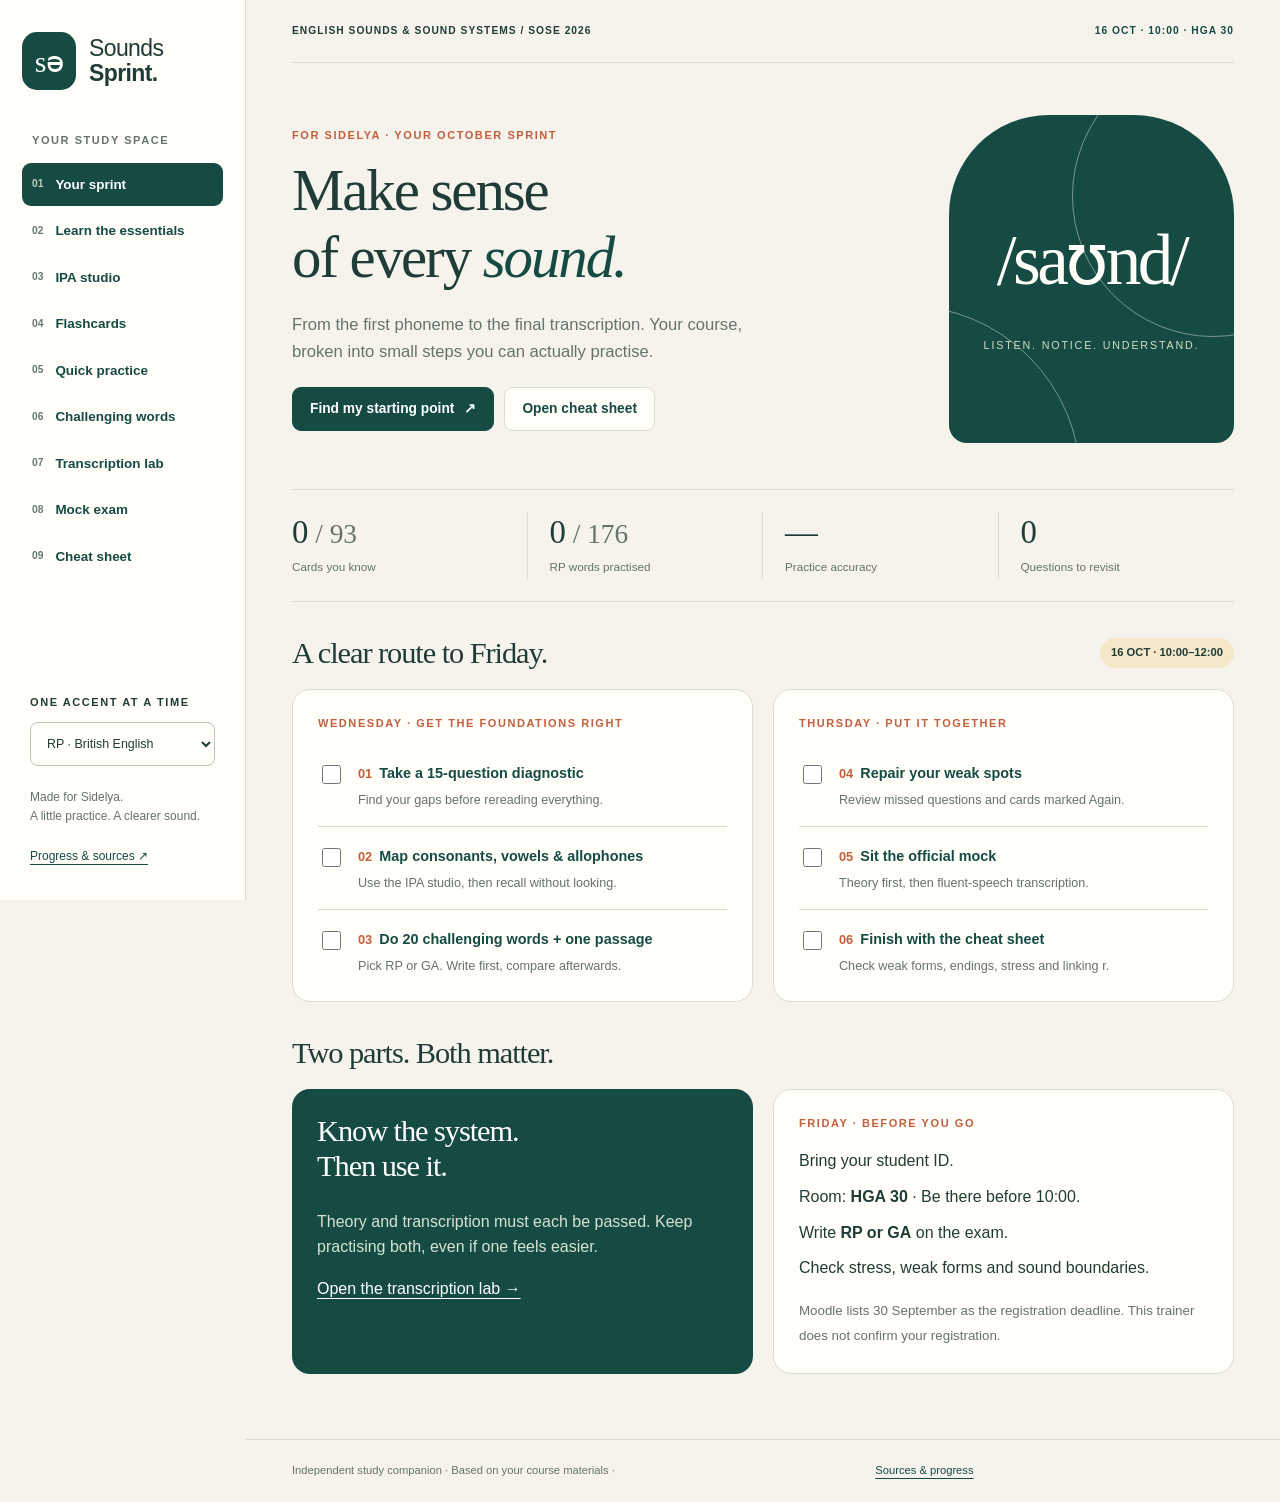
==== index.html @ eddbec1e "Build Sounds Sprint study companion for October resit" ====
<!doctype html>
<html lang="en">
<head>
<meta charset="utf-8"><meta name="viewport" content="width=device-width,initial-scale=1,viewport-fit=cover">
<meta name="theme-color" content="#154b43"><meta name="description" content="English Sounds and Sound Systems: an independent study companion with IPA practice, flashcards, transcription and the course mock."><meta name="robots" content="noindex,nofollow">
<title>Sounds Sprint · English Sounds & Sound Systems</title>
<link rel="icon" href="icon.svg" type="image/svg+xml"><link rel="apple-touch-icon" href="icon-192.png"><link rel="manifest" href="manifest.webmanifest"><link rel="stylesheet" href="styles.css">
<script defer src="data.js"></script><script defer src="mock.js"></script><script defer src="app.js"></script>
</head>
<body>
<a class="skip" href="#main">Skip to content</a>
<aside class="sidebar">
 <a class="brand" href="#home" aria-label="Sounds Sprint home"><span class="brand-icon" aria-hidden="true">sə</span><span>Sounds<br><b>Sprint.</b></span></a>
 <p class="sidebar-caption">YOUR STUDY SPACE</p>
 <nav id="navigation" aria-label="Study sections">
  <a href="#home" data-route="home"><span aria-hidden="true">01</span> Your sprint</a>
  <a href="#learn" data-route="learn"><span aria-hidden="true">02</span> Learn the essentials</a>
  <a href="#ipa" data-route="ipa"><span aria-hidden="true">03</span> IPA studio</a>
  <a href="#cards" data-route="cards"><span aria-hidden="true">04</span> Flashcards</a>
  <a href="#practice" data-route="practice"><span aria-hidden="true">05</span> Quick practice</a>
  <a href="#words" data-route="words"><span aria-hidden="true">06</span> Challenging words</a>
  <a href="#transcribe" data-route="transcribe"><span aria-hidden="true">07</span> Transcription lab</a>
  <a href="#mock" data-route="mock"><span aria-hidden="true">08</span> Mock exam</a>
  <a href="#sheet" data-route="sheet"><span aria-hidden="true">09</span> Cheat sheet</a>
 </nav>
 <div class="sidebar-bottom"><span class="tiny-label">ONE ACCENT AT A TIME</span><label for="accent" class="sr-only">Transcription accent</label><select id="accent"><option value="rp">RP · British English</option><option value="ga">GA · American English</option></select><p>Made for Sidelya.<br>A little practice. A clearer sound.</p><a href="#settings">Progress & sources ↗</a></div>
</aside>
<div class="workspace">
 <header class="topbar"><span>ENGLISH SOUNDS & SOUND SYSTEMS <span class="desktop-only">/ SOSE 2026</span></span><span class="exam-date">16 OCT · 10:00 · HGA 30</span></header>
 <main id="main" tabindex="-1"><h1>Sounds Sprint</h1><p>Your English Sounds and Sound Systems study companion.</p><noscript><p>Please enable JavaScript for interactive practice. The <a href="cheat-sheet.html">printable cheat sheet</a> works without JavaScript.</p></noscript></main>
 <footer>Independent study companion · Based on your course materials · <a href="#settings">Sources & progress</a><span id="offline-status"></span></footer>
</div>
<div id="toast" role="status" aria-live="polite"></div>
</body></html>
---- styles.css ----
:root{--paper:#f5f3ec;--panel:#fffef9;--ink:#203c37;--muted:#66736b;--green:#154b43;--light:#e3ebe2;--line:#d9ded2;--orange:#c45e3d;--yellow:#ecda9b;--red:#a33d35;--radius:18px;color-scheme:light;font-family:-apple-system,BlinkMacSystemFont,"Segoe UI",Arial,sans-serif}*{box-sizing:border-box}body{margin:0;background:var(--paper);color:var(--ink);font-size:16px;line-height:1.6}button,input,textarea,select{font:inherit}button,a,input,select,textarea{-webkit-tap-highlight-color:transparent}a{color:var(--green);text-underline-offset:4px}button,select{cursor:pointer}button{color:inherit}button:disabled{cursor:default;opacity:.6}:focus-visible{outline:3px solid var(--orange);outline-offset:4px}h1,h2,h3,p{margin-top:0}h1,h2,h3{line-height:1.15}h1,h2{font-family:Georgia,"Times New Roman",serif;font-weight:400;letter-spacing:-.035em}h1{font-size:clamp(2.4rem,4.6vw,4.7rem);margin-bottom:20px}h2{font-size:clamp(1.8rem,3vw,2.6rem)}h3{font-size:1.16rem;font-weight:650}p{margin-bottom:16px}small,.muted{color:var(--muted)}.sr-only{position:absolute;width:1px;height:1px;overflow:hidden;clip:rect(0,0,0,0)}.skip{position:fixed;top:-100px;left:20px;z-index:100;background:white;padding:12px}.skip:focus{top:10px}.sidebar{position:fixed;inset:0 auto 0 0;width:246px;background:var(--panel);padding:32px 22px;display:flex;flex-direction:column;border-right:1px solid var(--line);overflow:auto;z-index:10}.brand{display:flex;align-items:center;gap:13px;color:var(--ink);text-decoration:none;line-height:1.1;font-size:23px;letter-spacing:-.6px}.brand-icon{display:grid;place-items:center;width:54px;height:58px;color:#fffef9;background:var(--green);border-radius:15px;font-family:Georgia,serif;font-size:30px}.sidebar-caption,.tiny-label,.eyebrow{font-size:.69rem;letter-spacing:.14em;font-weight:700;text-transform:uppercase}.sidebar-caption{color:var(--muted);margin:42px 10px 13px}.sidebar nav{display:flex;flex-direction:column;gap:3px}.sidebar nav a{display:flex;align-items:center;gap:12px;text-decoration:none;padding:11px 10px;border-radius:9px;font-size:.84rem;font-weight:550}.sidebar nav a span{font-size:.64rem;color:#667a70;font-variant-numeric:tabular-nums}.sidebar nav a:hover{background:#eff1e9}.sidebar nav a[aria-current=page]{background:var(--green);color:white}.sidebar nav a[aria-current=page] span{color:#bdd1be}.sidebar-bottom{margin-top:auto;padding:34px 8px 0}.sidebar-bottom select{width:100%;margin:8px 0 22px;font-size:.78rem}.sidebar-bottom p{font-size:.75rem;color:var(--muted)}.sidebar-bottom a{font-size:.75rem}.workspace{margin-left:246px}.topbar{display:flex;justify-content:space-between;gap:20px;margin:0 46px;padding:23px 0;border-bottom:1px solid var(--line);font-size:.64rem;font-weight:650;letter-spacing:.1em}.exam-date{white-space:nowrap;color:var(--green)}main{max-width:1320px;margin:0 auto;padding:42px 46px 65px;min-height:80vh}main:focus{outline:none}.eyebrow{color:var(--orange);margin-bottom:12px}.lede{font-size:1.04rem;color:var(--muted);max-width:640px}.page-head{display:flex;justify-content:space-between;gap:20px;align-items:flex-end;margin-bottom:30px}.page-head h1{font-size:clamp(2.3rem,4vw,3.7rem);margin-bottom:10px}.page-head p{margin-bottom:0}.hero{display:grid;grid-template-columns:1.35fr .65fr;gap:34px;align-items:center;padding:10px 0 30px}.hero h1 em{font-weight:400;color:var(--green)}.hero .lede{max-width:490px}.hero-art{background:var(--green);border-radius:100px 100px 18px 18px;aspect-ratio:4/4.6;position:relative;display:flex;align-items:center;justify-content:center;flex-direction:column;color:var(--panel);overflow:hidden;max-width:285px;justify-self:end;width:100%}.hero-art:before,.hero-art:after{content:"";position:absolute;border:1px solid #78988b;border-radius:50%;width:280px;height:280px;right:-120px;top:-60px}.hero-art:after{width:350px;height:350px;top:190px;left:-220px}.hero-art .ipa-large{font-family:Georgia,serif;font-size:clamp(3.7rem,6vw,6rem);letter-spacing:-.05em;z-index:1}.hero-art span:last-child{font-size:.67rem;letter-spacing:.17em;color:#d2ddc8;margin-top:20px;z-index:1}.badge{display:inline-block;background:var(--light);border-radius:30px;padding:6px 11px;font-size:.7rem;font-weight:650;white-space:nowrap}.badge.warm{background:#f4e7ca}.actions{display:flex;gap:10px;flex-wrap:wrap;align-items:center;margin-top:22px}.btn,button.btn,a.btn{display:inline-flex;align-items:center;justify-content:center;gap:10px;min-height:44px;border:1px solid var(--line);border-radius:9px;padding:10px 17px;background:var(--panel);text-decoration:none;font-size:.86rem;font-weight:600}.btn:hover{background:var(--light)}.btn.primary{background:var(--green);color:white;border-color:var(--green)}.btn.primary:hover{background:#216154}.btn.soft{background:var(--light);border-color:var(--light)}.btn.danger{color:var(--red)}.btn.small{font-size:.75rem;padding:7px 12px}.metrics{display:grid;grid-template-columns:repeat(4,1fr);border-top:1px solid var(--line);border-bottom:1px solid var(--line);padding:22px 0;margin:16px 0 32px}.metric{padding:0 22px;border-right:1px solid var(--line)}.metric:first-child{padding-left:0}.metric:last-child{border:0}.metric strong{display:block;font-family:Georgia,serif;font-weight:400;font-size:2.05rem;line-height:1.25}.metric span{font-size:.73rem;color:var(--muted)}.section-title{display:flex;justify-content:space-between;align-items:center;gap:20px;margin:34px 0 18px}.section-title h2{margin:0;font-size:1.9rem}.two-col{display:grid;grid-template-columns:1fr 1fr;gap:20px}.panel{background:var(--panel);border:1px solid var(--line);border-radius:var(--radius);padding:25px}.panel.green{background:var(--green);color:white;border:0}.panel.green .muted,.panel.green p{color:#d7e3d5}.panel.green a{color:white}.panel h2{font-size:1.9rem}.plan-item{display:flex;align-items:flex-start;gap:14px;padding:16px 0;border-bottom:1px solid var(--line)}.plan-item:last-child{border:0;padding-bottom:0}.plan-item:first-child{padding-top:0}.plan-number{color:var(--orange);font-size:.8rem;min-width:22px}.plan-item a{font-size:.9rem;font-weight:650;text-decoration:none}.plan-item p{font-size:.79rem;color:var(--muted);margin:4px 0 0}.plan-item input{margin-top:5px;width:19px;height:19px;accent-color:var(--green)}.note{padding:17px 20px;background:#eee9d9;border-left:3px solid #b89b55;border-radius:0 9px 9px 0;font-size:.85rem;margin:22px 0}.note p:last-child{margin-bottom:0}.topic-grid{display:grid;grid-template-columns:repeat(2,1fr);gap:15px}.topic-card{display:block;text-decoration:none;background:var(--panel);border:1px solid var(--line);border-radius:var(--radius);padding:25px;color:var(--ink);transition:transform .15s}.topic-card:hover{transform:translateY(-2px);border-color:#8ea696}.topic-card .number{font-family:Georgia,serif;font-size:1.8rem;color:#788c79}.topic-card h3{margin:16px 0 8px;font-size:1.18rem}.topic-card p{font-size:.84rem;margin-bottom:15px;color:var(--muted)}.topic-card small{font-size:.7rem}.lesson{max-width:850px}.lesson details{border-bottom:1px solid var(--line);padding:18px 0}.lesson summary{cursor:pointer;font-size:1.05rem;font-weight:650;min-height:38px}.lesson details p{margin:15px 0}.example{background:var(--light);padding:15px 18px;border-radius:9px;font-family:Georgia,serif;font-size:1.05rem}.source{display:block;font-size:.7rem;color:var(--muted);margin-top:18px}.controls{display:flex;gap:15px;flex-wrap:wrap;align-items:flex-end;margin:20px 0}.controls label{display:flex;flex-direction:column;gap:5px;font-size:.75rem;font-weight:600}.controls select,.controls input{min-width:140px}select,input[type=text],input[type=search],input[type=number],textarea{border:1px solid #b8c5b7;background:var(--panel);color:var(--ink);border-radius:8px;padding:10px 12px;max-width:100%;min-height:44px}textarea{width:100%;resize:vertical;min-height:150px;line-height:1.7}.ipa{font-family:"Arial","Helvetica",sans-serif;letter-spacing:.015em}.big-ipa{font-size:2rem;overflow-wrap:anywhere}.card-stage{max-width:850px;margin:24px auto}.flashcard{background:var(--panel);border:1px solid var(--line);border-radius:22px;padding:clamp(24px,5vw,48px);min-height:300px}.flashcard h2{font-size:2rem;line-height:1.3}.flashcard .answer{border-top:1px solid var(--line);margin-top:25px;padding-top:25px}.card-top{display:flex;justify-content:space-between;gap:20px;margin-bottom:32px;font-size:.75rem;color:var(--muted)}.progress-track{height:5px;background:var(--line);border-radius:5px;margin:14px 0 25px;overflow:hidden}.progress-track span{height:100%;background:var(--green);display:block}.option{display:block;width:100%;text-align:left;border:1px solid var(--line);background:var(--panel);padding:15px 18px;margin:9px 0;border-radius:10px;min-height:50px}.option:hover:not(:disabled){border-color:var(--green);background:var(--light)}.option.correct{background:#e0efdc;border:2px solid #3d7135;opacity:1}.option.wrong{background:#f6e2da;border:2px solid #a33d35;opacity:1}.feedback{padding:20px;border-radius:12px;background:var(--light);margin:20px 0}.feedback.wrong{background:#f6e2da}.keyboard{display:flex;flex-wrap:wrap;gap:5px;margin:13px 0}.keyboard button{min-width:39px;min-height:43px;padding:6px 9px;background:var(--panel);border:1px solid var(--line);border-radius:7px;font-family:Arial,sans-serif;font-size:1.2rem}.keyboard button:hover{background:var(--light)}.word-prompt{font-family:Georgia,serif;font-size:clamp(2rem,5vw,3.4rem);line-height:1.2;overflow-wrap:anywhere;margin:20px 0}.word-input{font-family:Arial,sans-serif;font-size:1.5rem!important;width:100%}.word-list{max-height:430px;overflow:auto;border:1px solid var(--line);border-radius:12px;background:var(--panel)}.word-row{display:grid;grid-template-columns:40px 1fr 1fr;align-items:center;gap:12px;padding:12px 18px;border-bottom:1px solid var(--line);font-size:.86rem}.word-row:last-child{border:0}.word-row button{padding:5px;background:none;border:0;text-align:left;text-decoration:underline;min-height:36px}.word-row small{font-size:.7rem}.word-row .ipa{overflow-wrap:anywhere}.sound-grid{display:grid;grid-template-columns:repeat(8,1fr);gap:9px}.sound{background:var(--panel);border:1px solid var(--line);border-radius:11px;padding:12px 4px;font-size:1.55rem;min-height:72px}.sound small{font-size:.61rem;display:block}.sound[aria-pressed=true]{background:var(--green);color:white}.sound[aria-pressed=true] small{color:#e2ecdd}.ipa-layout{display:grid;grid-template-columns:1.15fr .85fr;gap:20px}.vowel-map{position:relative;aspect-ratio:1.4;border:1px solid var(--line);border-radius:18px;background:var(--panel);min-height:260px}.vowel-map svg{position:absolute;width:100%;height:100%;inset:0}.vowel-map button{position:absolute;transform:translate(-50%,-50%);min-width:37px;min-height:37px;padding:3px;border:1px solid var(--line);border-radius:50%;background:var(--panel);font-size:1.1rem;z-index:1}.vowel-map button:hover,.vowel-map button[aria-pressed=true]{background:var(--green);color:white}.map-label{position:absolute;color:var(--muted);font-size:.6rem;letter-spacing:.04em}.sound-detail{min-height:180px}.sound-detail h2{font-family:Arial,sans-serif;font-size:2.8rem}.table-scroll{overflow:auto}table{border-collapse:collapse;width:100%;font-size:.86rem}th,td{text-align:left;padding:12px;border-bottom:1px solid var(--line)}th{font-size:.73rem;color:var(--muted);font-weight:600}.checklist{list-style:none;padding:0}.checklist li{margin:10px 0}.checklist label{display:flex;gap:12px;align-items:flex-start}.checklist input{width:19px;height:19px;margin-top:4px;accent-color:var(--green)}.mock-task{background:var(--panel);border:1px solid var(--line);border-radius:14px;padding:24px;margin-bottom:20px}.mock-task h3{line-height:1.4}.mock-field{display:block;margin:18px 0}.mock-field span{display:block;font-size:.9rem;margin-bottom:7px}.mock-field input,.mock-field textarea{width:100%}.mock-choice{display:flex;gap:10px;margin:12px 0;font-size:.88rem}.mock-choice input{width:18px;height:18px;flex-shrink:0;margin-top:4px;accent-color:var(--green)}.mock-result{padding:15px;background:var(--light);margin-top:12px;border-radius:8px;font-size:.85rem}.timerbar{position:sticky;top:0;z-index:3;display:flex;flex-wrap:wrap;align-items:center;justify-content:space-between;gap:12px;background:var(--green);color:white;border-radius:10px;padding:13px 18px;margin:20px 0}.timerbar b{font-variant-numeric:tabular-nums}.rubric{display:grid;grid-template-columns:repeat(2,1fr);gap:10px}.rubric label{padding:12px;background:var(--light);border-radius:8px;font-size:.8rem}.rubric input{accent-color:var(--green)}.sheet-grid{display:grid;grid-template-columns:1fr 1fr;gap:18px}.sheet-block{background:var(--panel);border:1px solid var(--line);padding:22px;border-radius:14px}.sheet-block h3{font-family:Georgia,serif;font-size:1.45rem}.sheet-block p,.sheet-block li{font-size:.84rem}.sheet-block ul{padding-left:18px}.empty{padding:45px 25px;text-align:center;border:1px dashed #a3b5a2;border-radius:18px}.empty h2{font-size:1.9rem}.search-wide{width:100%;margin:10px 0 20px}#toast{position:fixed;bottom:24px;left:50%;transform:translateX(-50%);background:var(--green);color:white;border-radius:10px;padding:12px 20px;z-index:100;box-shadow:0 5px 20px #0002;max-width:90vw;font-size:.85rem}#toast:empty{display:none}footer{display:flex;flex-wrap:wrap;gap:12px;justify-content:space-between;border-top:1px solid var(--line);padding:22px 46px;font-size:.7rem;color:var(--muted)}.danger-zone{margin-top:40px;padding-top:20px;border-top:1px solid var(--line)}.nowrap{white-space:nowrap}.inline-check{display:inline-flex;gap:8px;align-items:center;font-size:.8rem}.inline-check input{width:18px;height:18px;accent-color:var(--green)}
@media(min-width:1600px){.hero-art{max-width:320px}.sidebar{width:270px;padding:40px 27px}.workspace{margin-left:270px}}
@media(max-width:1100px){.sidebar{width:218px;padding:26px 16px}.workspace{margin-left:218px}main{padding:32px 28px 55px}.topbar{margin:0 28px}.hero{gap:25px}.hero-art{aspect-ratio:3/4}.metric{padding:0 12px}.sound-grid{grid-template-columns:repeat(6,1fr)}.ipa-layout{grid-template-columns:1fr}.topbar{font-size:.58rem}.hero h1{font-size:3.3rem}}
@media(max-width:760px){.sidebar{position:relative;width:auto;height:auto;padding:18px 20px 0;display:block;overflow:visible}.brand{font-size:19px;line-height:1;display:inline-flex}.brand br{display:none}.brand b{margin-left:4px}.brand-icon{width:40px;height:40px;font-size:24px;border-radius:10px}.sidebar-caption{display:none}.sidebar nav{flex-direction:row;overflow-x:auto;gap:5px;margin-top:16px;padding-bottom:13px;scrollbar-width:thin}.sidebar nav a{flex:none;padding:10px 13px;white-space:nowrap;font-size:.78rem}.sidebar nav a span{display:none}.sidebar-bottom{position:absolute;right:20px;top:18px;padding:0;margin:0}.sidebar-bottom .tiny-label,.sidebar-bottom p,.sidebar-bottom a{display:none}.sidebar-bottom select{font-size:.7rem;width:155px;margin:0;min-height:40px;padding:7px}.workspace{margin-left:0}.topbar{margin:0 20px;padding:15px 0;font-size:.53rem;letter-spacing:.03em;gap:10px}.desktop-only{display:none}main{padding:28px 20px 45px}.hero{grid-template-columns:1fr .55fr;gap:20px;padding:6px 0 20px;align-items:start}.hero h1{font-size:clamp(2.4rem,6vw,3.3rem)}.hero-art{margin-top:28px;aspect-ratio:3/4.5;border-radius:80px 80px 12px 12px}.hero-art .ipa-large{font-size:clamp(2.4rem,8vw,4rem)}.hero-art span:last-child{font-size:.45rem;letter-spacing:.1em}.hero .lede{font-size:.86rem}.hero .actions{grid-column:1/-1}.metrics{margin:10px 0 25px;padding:18px 0;gap:0}.metric{padding:0 10px}.metric strong{font-size:1.6rem}.metric span{font-size:.64rem}.two-col,.sheet-grid{grid-template-columns:1fr}.topic-grid{gap:10px}.topic-card{padding:20px}.page-head{display:block}.page-head .actions{margin-top:15px}.panel{padding:22px}.sound-grid{grid-template-columns:repeat(6,1fr)}.rubric{grid-template-columns:1fr}.word-row{grid-template-columns:30px 1fr 1fr;padding:10px;gap:8px}.controls{gap:10px}.controls label{flex:1}.controls select,.controls input{width:100%;min-width:0}footer{padding:22px 20px}.flashcard{padding:25px}.card-top{margin-bottom:22px}}
@media(max-width:420px){.hero{grid-template-columns:1fr}.hero-art{display:none}.hero h1{max-width:300px;font-size:3rem}.hero .lede{font-size:.94rem}.metric strong{font-size:1.45rem}.metric span{font-size:.62rem}.topic-grid{grid-template-columns:1fr}.sidebar-bottom{right:15px}.sidebar{padding-left:15px;padding-right:15px}.sidebar-bottom select{width:143px}.brand{font-size:17px}.brand-icon{width:34px}.sound-grid{grid-template-columns:repeat(4,1fr)}.topbar{flex-wrap:wrap;gap:4px}.exam-date{margin-left:auto}.btn{padding:10px 13px}.metrics{grid-template-columns:repeat(2,1fr);gap:16px}.metric:nth-child(3){padding-left:0}.metric:nth-child(2){border:0}}
@media(prefers-reduced-motion:reduce){*,*::before,*::after{scroll-behavior:auto!important;transition:none!important;animation:none!important}}
@media print{.sidebar,.topbar,footer,.actions,.controls,.no-print,#toast{display:none!important}.workspace{margin:0}body{background:white;color:#111;font-size:10pt}main{padding:0;max-width:none}h1{font-size:26pt}.sheet-grid{display:block;columns:2;column-gap:18pt}.sheet-block{break-inside:avoid;border:0;border-bottom:1px solid #bbb;padding:10pt 0;border-radius:0;background:white}.sheet-block h3{font-size:14pt}.sheet-block p,.sheet-block li{font-size:9pt}.source{font-size:7pt}.note{background:white}.page-head{margin-bottom:10pt}a{color:#111}table{font-size:9pt}th,td{padding:4pt}@page{size:A4;margin:12mm}}

[hidden]{display:none!important}.hero-art{container-type:inline-size}.hero-art .ipa-large{font-size:25cqw}.hero-art span:last-child{text-align:center;padding:0 18px;max-width:100%}

.section-title{flex-wrap:wrap}.two-col>*{min-width:0}.sound-grid{min-width:0}.panel .big-ipa{overflow-wrap:anywhere}

.ipa-layout>*{min-width:0}.vowel-map{width:100%;min-width:0}@media(max-width:1100px){.ipa-layout{grid-template-columns:minmax(0,1fr)}}

@media(max-width:360px){.brand{font-size:15px;gap:7px}.sidebar-bottom select{width:135px;font-size:.65rem}}
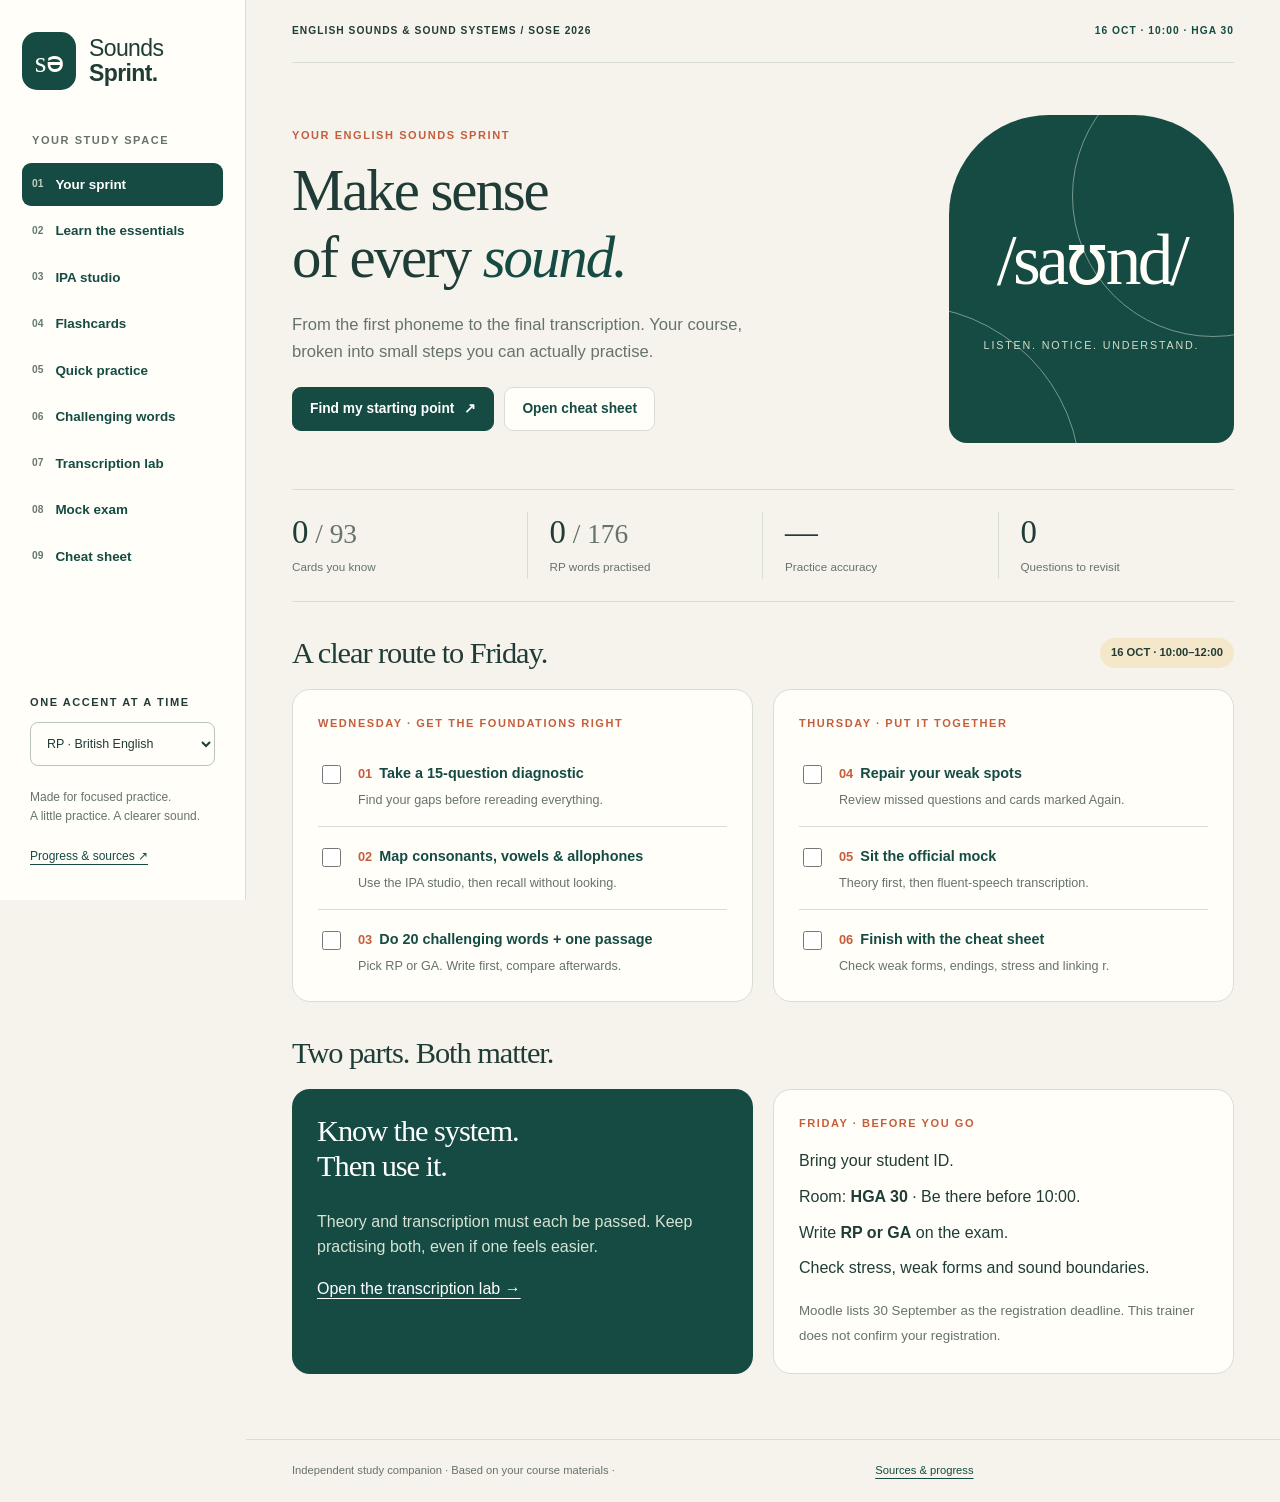
==== commit 1d0193fc: "Use neutral trainer names and update public URLs" ====
--- a/index.html
+++ b/index.html
@@ -23,7 +23,7 @@
   <a href="#mock" data-route="mock"><span aria-hidden="true">08</span> Mock exam</a>
   <a href="#sheet" data-route="sheet"><span aria-hidden="true">09</span> Cheat sheet</a>
  </nav>
- <div class="sidebar-bottom"><span class="tiny-label">ONE ACCENT AT A TIME</span><label for="accent" class="sr-only">Transcription accent</label><select id="accent"><option value="rp">RP · British English</option><option value="ga">GA · American English</option></select><p>Made for Sidelya.<br>A little practice. A clearer sound.</p><a href="#settings">Progress & sources ↗</a></div>
+ <div class="sidebar-bottom"><span class="tiny-label">ONE ACCENT AT A TIME</span><label for="accent" class="sr-only">Transcription accent</label><select id="accent"><option value="rp">RP · British English</option><option value="ga">GA · American English</option></select><p>Made for focused practice.<br>A little practice. A clearer sound.</p><a href="#settings">Progress & sources ↗</a></div>
 </aside>
 <div class="workspace">
  <header class="topbar"><span>ENGLISH SOUNDS & SOUND SYSTEMS <span class="desktop-only">/ SOSE 2026</span></span><span class="exam-date">16 OCT · 10:00 · HGA 30</span></header>
